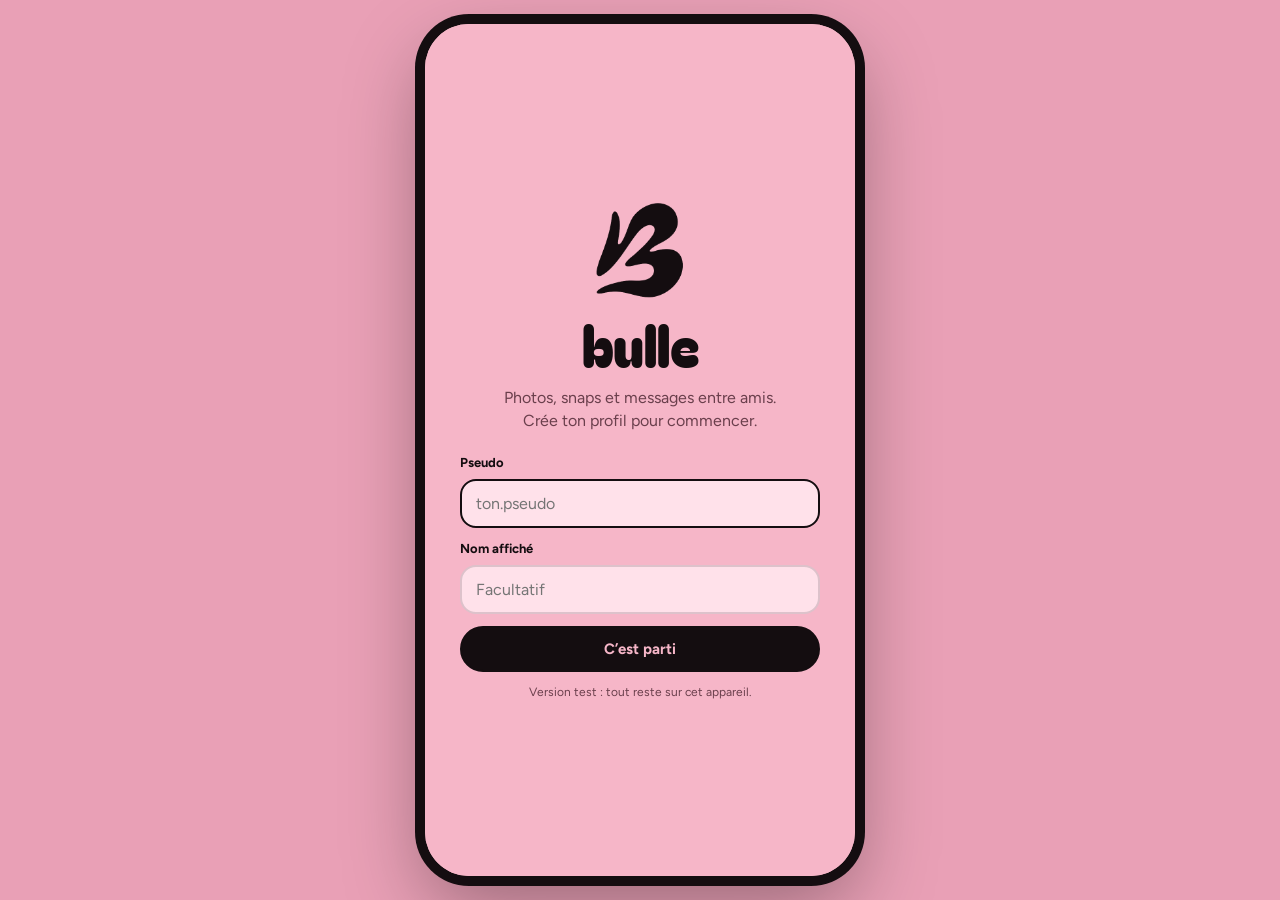
==== index.html @ 82118130 "Bulle - version test Co-Authored-By: Claude Opus 5.5 <noreply@anthropic.com>" ====
<!doctype html>
<html lang="fr">
<head>
<meta charset="utf-8">
<meta name="viewport" content="width=device-width,initial-scale=1,viewport-fit=cover,interactive-widget=resizes-content">
<title>Bulle</title>
<meta name="description" content="Photos, snaps et messages entre amis.">
<meta name="theme-color" content="#F6B6C8" media="(prefers-color-scheme: light)">
<meta name="theme-color" content="#110B0D" media="(prefers-color-scheme: dark)">
<meta name="mobile-web-app-capable" content="yes">
<meta name="apple-mobile-web-app-capable" content="yes">
<meta name="apple-mobile-web-app-title" content="Bulle">
<meta name="apple-mobile-web-app-status-bar-style" content="default">
<link rel="manifest" href="manifest.webmanifest">
<link rel="icon" type="image/png" sizes="32x32" href="icons/favicon-32.png">
<link rel="apple-touch-icon" href="icons/apple-touch-icon.png">
<link rel="preconnect" href="https://fonts.googleapis.com">
<link rel="preconnect" href="https://fonts.gstatic.com" crossorigin>
<link rel="stylesheet" href="https://fonts.googleapis.com/css2?family=Bagel+Fat+One&family=Figtree:wght@400;500;600;700;800&display=swap">
<link rel="stylesheet" href="app.css">
<script src="local-api.js" defer></script>
<script src="app.js" defer></script>
</head>
<body>
<div class="phone" id="phone">

  <!-- connexion -->
  <section class="auth" id="auth" hidden>
    <div class="auth-in">
      <span class="logo xl"></span>
      <h1 class="word big">bulle</h1>
      <p class="auth-tag">Photos, snaps et messages entre amis.<br>Crée ton profil pour commencer.</p>
      <form class="form" id="auth-form" autocomplete="off">
        <div class="field"><label for="a-handle">Pseudo</label><input id="a-handle" name="handle" autocapitalize="none" spellcheck="false" maxlength="24" placeholder="ton.pseudo" required></div>
        <div class="field"><label for="a-name">Nom affiché</label><input id="a-name" name="name" maxlength="40" placeholder="Facultatif"></div>
        <p class="err" id="auth-err" role="alert" hidden></p>
        <button class="btn primary" type="submit" id="auth-go">C’est parti</button>
        <p class="hint" style="text-align:center">Version test : tout reste sur cet appareil.</p>
      </form>
    </div>
  </section>

  <!-- écran de chargement / hors ligne -->
  <section class="splash" id="splash"><span class="logo xl"></span><p id="splash-msg"></p><button class="btn" type="button" id="splash-retry" hidden>Réessayer</button></section>

  <!-- application -->
  <div class="shell" id="shell" hidden>
    <header class="top">
      <button class="brand" type="button" id="brand"><span class="logo"></span><span class="word">bulle</span></button>
      <div class="top-actions">
        <button class="iconbtn" type="button" data-snap aria-label="Nouveau snap"><span class="ico" data-ico="camera"></span></button>
        <button class="iconbtn" type="button" data-tab="chat" aria-label="Messages"><span class="ico" data-ico="send"></span><span class="badge" data-badge hidden></span></button>
      </div>
    </header>
    <div class="banner" id="banner" hidden></div>
    <main class="screen" id="screen">
      <section id="v-feed" class="view" aria-label="Fil">
        <div id="stories" class="stories" aria-label="Snaps"></div>
        <div id="posts"></div>
      </section>
      <section id="v-chat" class="view" aria-label="Messages" hidden>
        <div class="cl-head"><h2>Messages</h2><button class="iconbtn" type="button" id="newchat" aria-label="Nouveau message"><span class="ico" data-ico="edit"></span></button></div>
        <div class="chatlist" id="chatlist"></div>
      </section>
      <section id="v-profile" class="view" aria-label="Profil" hidden><div id="profile"></div></section>
    </main>
    <nav class="tabs" aria-label="Navigation">
      <button class="tab" data-tab="feed" type="button"><span class="ico" data-ico="home"></span>Fil</button>
      <button class="tab" data-tab="chat" type="button"><span class="ico" data-ico="chat"></span>Messages<span class="badge" data-badge hidden></span></button>
      <button class="fab" type="button" data-create aria-label="Créer"><span class="ico" data-ico="plus"></span></button>
      <button class="tab" data-tab="profile" type="button"><span class="ico" data-ico="user"></span>Profil</button>
    </nav>

    <!-- discussion ouverte -->
    <section class="thread" id="thread" hidden aria-label="Discussion">
      <header class="th-head">
        <button class="iconbtn" type="button" id="th-back" aria-label="Retour aux messages"><span class="ico" data-ico="back"></span></button>
        <button class="th-who" type="button" id="th-who"></button>
      </header>
      <div class="msgs" id="msgs" aria-live="polite"></div>
      <div class="typing" id="typing" hidden></div>
      <form class="th-form" id="th-form" autocomplete="off">
        <label class="iconbtn" for="th-file" aria-label="Envoyer une photo"><span class="ico" data-ico="image"></span></label>
        <input type="file" id="th-file" accept="image/*" hidden>
        <input type="text" id="th-in" placeholder="Message…" maxlength="2000" aria-label="Message" enterkeyhint="send">
        <button class="sendbtn" type="submit" aria-label="Envoyer"><span class="ico" data-ico="send"></span></button>
      </form>
    </section>
  </div>

  <div id="sheet" class="sheet" hidden></div>
  <div id="story" class="story" hidden></div>
  <div id="toast" class="toast" role="status" hidden></div>
</div>
</body>
</html>
---- app.css ----
/* Bulle — format téléphone. Fond rose + encre noire comme le logo ; le mode sombre inverse les deux. */
:root{
  --bg:#F6B6C8; --surface:#F2A6BC; --raised:#FFE1EA; --fg:#140D10; --muted:#6A3F4C;
  --line:rgba(20,13,16,.14); --mine-bg:#140D10; --mine-fg:#F9C6D4; --hot:#D81B55; --online:#1F9D5B;
  --ring:#140D10; --ring-seen:rgba(20,13,16,.22); --scrim:rgba(20,13,16,.5); --frame:#E9A0B6;
  --display:"Bagel Fat One","Arial Rounded MT Bold","Trebuchet MS",system-ui,sans-serif;
  --body:"Figtree",system-ui,-apple-system,"Segoe UI",Roboto,sans-serif;
  --blob:47% 53% 42% 58% / 56% 44% 56% 44%;
  --sat:env(safe-area-inset-top,0px); --sab:env(safe-area-inset-bottom,0px);
  --sal:env(safe-area-inset-left,0px); --sar:env(safe-area-inset-right,0px);
  color-scheme:light;
}
@media (prefers-color-scheme: dark){
  :root{--bg:#110B0D; --surface:#1C1317; --raised:#271A1F; --fg:#F6B6C8; --muted:#B98494;
    --line:rgba(246,182,200,.14); --mine-bg:#F6B6C8; --mine-fg:#110B0D; --hot:#FF4F86; --online:#3DD68C;
    --ring:#F6B6C8; --ring-seen:rgba(246,182,200,.25); --scrim:rgba(0,0,0,.62); --frame:#050304; color-scheme:dark}
}
*{box-sizing:border-box;-webkit-tap-highlight-color:transparent}
html,body{height:100%;margin:0}
body{background:var(--frame);color:var(--fg);font:16px/1.45 var(--body);-webkit-font-smoothing:antialiased;display:flex;justify-content:center;align-items:center;overflow:hidden;overscroll-behavior:none}
button,input,textarea{font:inherit;color:inherit}
:focus-visible{outline:3px solid var(--hot);outline-offset:2px}
h1,h2{margin:0;text-wrap:balance}
p{margin:0}
[hidden]{display:none!important}

/* ---------- le téléphone ---------- */
.phone{position:relative;width:100%;height:100%;max-width:480px;background:var(--bg);overflow:hidden;display:flex;flex-direction:column;isolation:isolate}
@media (min-width:560px) and (min-height:640px){
  .phone{width:430px;height:min(932px,calc(100% - 48px));border-radius:44px;box-shadow:0 0 0 10px var(--fg),0 30px 80px rgba(0,0,0,.35)}
}
@media (display-mode: standalone) and (min-width:560px){ .phone{box-shadow:0 0 0 1px var(--line),0 20px 60px rgba(0,0,0,.25)} }

/* ---------- logo ---------- */
.logo{display:inline-block;width:30px;height:32px;flex:none;background:var(--fg);-webkit-mask:url([data-uri]) center/contain no-repeat;mask:url([data-uri]) center/contain no-repeat}
.logo.xl{width:96px;height:103px}
.word{font:400 30px/1 var(--display);letter-spacing:-.01em}
.word.big{font-size:56px}

/* ---------- icônes et boutons ---------- */
.ico{display:inline-grid;place-items:center}
.ico svg{width:26px;height:26px;display:block}
.iconbtn{width:44px;height:44px;display:inline-grid;place-items:center;border:0;background:none;border-radius:50%;cursor:pointer;position:relative;flex:none}
.iconbtn:active{background:var(--surface)}
@media (hover:hover){.iconbtn:hover{background:var(--surface)}}
.badge{position:absolute;top:4px;right:2px;min-width:18px;height:18px;padding:0 5px;border-radius:9px;background:var(--hot);color:#fff;font:800 11px/18px var(--body);text-align:center;box-shadow:0 0 0 2px var(--bg)}
.btn{display:inline-flex;align-items:center;justify-content:center;gap:8px;min-height:46px;padding:0 20px;border-radius:999px;border:2px solid var(--fg);background:transparent;color:var(--fg);font:700 15px/1 var(--body);cursor:pointer;white-space:nowrap}
.btn.primary{background:var(--fg);color:var(--bg)}
.btn.small{min-height:36px;padding:0 14px;font-size:14px}
.btn.block{width:100%}
.btn:disabled{opacity:.5;cursor:default}
.btn .ico svg{width:20px;height:20px}
.linkish{background:none;border:0;padding:0;color:var(--muted);font:600 14px/1.4 var(--body);cursor:pointer;text-align:left}

/* ---------- connexion / chargement ---------- */
.auth,.splash{position:absolute;inset:0;z-index:30;background:var(--bg);display:flex;flex-direction:column;align-items:center;justify-content:center;padding:calc(24px + var(--sat)) max(24px,var(--sar)) calc(24px + var(--sab)) max(24px,var(--sal));overflow-y:auto}
.auth-in{width:100%;max-width:360px;display:flex;flex-direction:column;align-items:center;gap:14px;margin:auto 0}
.auth-tag{color:var(--muted);text-align:center;margin-bottom:8px}
.auth .seg,.auth .form{width:100%}
.splash{gap:16px;text-align:center;color:var(--muted)}
.splash .logo{animation:breathe 1.6s ease-in-out infinite}
@keyframes breathe{50%{transform:scale(.92)}}
.err{color:var(--hot);font-weight:700;font-size:14px}

/* ---------- coque ---------- */
.shell{position:absolute;inset:0;display:flex;flex-direction:column}
.top{display:flex;align-items:center;justify-content:space-between;gap:12px;padding:calc(6px + var(--sat)) max(8px,var(--sar)) 6px max(14px,var(--sal));border-bottom:1px solid var(--line);flex:none}
.brand{display:flex;align-items:center;gap:8px;border:0;background:none;padding:0;cursor:pointer}
.top-actions{display:flex;gap:2px}
.banner{display:flex;gap:8px;align-items:baseline;flex-wrap:wrap;margin:8px 12px 0;padding:10px 14px;border-radius:16px;background:var(--raised);font-size:14px;flex:none}
.banner b{font-weight:800;text-transform:uppercase;letter-spacing:.06em;font-size:11px}
.screen{flex:1;min-height:0;overflow-y:auto;overscroll-behavior:contain;padding:0 max(14px,var(--sar)) 24px max(14px,var(--sal));-webkit-overflow-scrolling:touch}
.tabs{flex:none;display:grid;grid-template-columns:repeat(4,1fr);align-items:center;border-top:1px solid var(--line);padding:4px max(6px,var(--sar)) calc(4px + var(--sab)) max(6px,var(--sal));background:var(--bg)}
.tab{display:flex;flex-direction:column;align-items:center;gap:2px;border:0;background:none;color:var(--muted);font:600 11px/1.2 var(--body);padding:6px 0;cursor:pointer;position:relative}
.tab[aria-current="true"]{color:var(--fg)}
.tab[aria-current="true"] .ico svg{stroke-width:2.6}
.tab .badge{top:0;right:calc(50% - 24px)}
.fab{justify-self:center;width:58px;height:48px;border:0;border-radius:var(--blob);background:var(--fg);color:var(--bg);display:grid;place-items:center;cursor:pointer}
.fab .ico svg{width:28px;height:28px;stroke-width:2.6}

/* ---------- snaps ---------- */
.stories{display:flex;gap:12px;overflow-x:auto;padding:12px 2px 14px;margin:0 calc(-1 * max(14px,var(--sal))) 0;padding-left:max(14px,var(--sal));scrollbar-width:none;border-bottom:1px solid var(--line)}
.stories::-webkit-scrollbar{display:none}
.st{display:flex;flex-direction:column;align-items:center;gap:6px;width:74px;flex:none;background:none;border:0;padding:0;cursor:pointer}
.st small{font-size:12px;font-weight:600;max-width:74px;overflow:hidden;text-overflow:ellipsis;white-space:nowrap}
.ring{position:relative;width:70px;height:70px;display:grid;place-items:center;border-radius:var(--blob);background:var(--ring)}
.ring.seen{background:var(--ring-seen)}
.ring.none{background:transparent;box-shadow:inset 0 0 0 2px var(--line)}
.ring.live{animation:morph 7s ease-in-out infinite}
.ring .av{--s:60px;box-shadow:0 0 0 3px var(--bg)}
.ring .plus{position:absolute;right:-2px;bottom:-2px;width:24px;height:24px;border-radius:50%;background:var(--hot);color:#fff;display:grid;place-items:center;box-shadow:0 0 0 3px var(--bg)}
.ring .plus svg{width:14px;height:14px;stroke-width:3.2}
@keyframes morph{0%,100%{border-radius:47% 53% 42% 58% / 56% 44% 56% 44%}50%{border-radius:58% 42% 55% 45% / 44% 58% 42% 56%}}

/* ---------- avatars ---------- */
.av{--s:36px;width:var(--s);height:var(--s);border-radius:50%;flex:none;display:inline-grid;place-items:center;overflow:hidden;background:var(--avc,var(--fg));color:#FFE1EA;font:400 calc(var(--s)*.46)/1 var(--display)}
.av img{width:100%;height:100%;object-fit:cover;display:block}
.av.group{background:var(--fg)}
.av.group .logo{background:var(--bg);width:58%;height:62%}
.avw{position:relative;display:inline-flex;flex:none}
.avw.on::after{content:"";position:absolute;right:0;bottom:0;width:28%;height:28%;min-width:10px;min-height:10px;border-radius:50%;background:var(--online);box-shadow:0 0 0 2px var(--bg)}

/* ---------- publications ---------- */
.post{display:flex;flex-direction:column;gap:8px;padding-block:14px;border-bottom:1px solid var(--line)}
.post-h{display:flex;align-items:center;gap:8px}
.person{display:flex;align-items:center;gap:10px;background:none;border:0;padding:0;cursor:pointer;text-align:left;min-width:0;flex:1}
.person .nm,.th-who .nm,.ppl-row .nm{display:flex;flex-direction:column;min-width:0;line-height:1.2}
.person b,.th-who b{font-weight:800;overflow:hidden;text-overflow:ellipsis;white-space:nowrap}
.person small,.th-who small,.ppl-row small{color:var(--muted);font-size:13px;overflow:hidden;text-overflow:ellipsis;white-space:nowrap}
.when{color:var(--muted);font-size:13px;white-space:nowrap;font-variant-numeric:tabular-nums}
.media{position:relative;border-radius:22px;overflow:hidden;background:var(--surface);aspect-ratio:4/5;user-select:none;-webkit-user-select:none;touch-action:manipulation}
.media img{width:100%;height:100%;object-fit:cover;display:block;-webkit-user-drag:none}
.acts{display:flex;align-items:center;margin-left:-8px}
.like.on{color:var(--hot)}
.like.on svg path{fill:currentColor}
.likes{font-weight:800;font-size:15px;font-variant-numeric:tabular-nums}
.cap{overflow-wrap:anywhere;white-space:pre-wrap}
.cap b{font-weight:800;margin-right:6px;cursor:pointer}
.confirm{display:flex;gap:8px;align-items:center;flex-wrap:wrap;padding:10px 14px;border-radius:16px;background:var(--raised);font-size:14px}
.confirm span{flex:1;min-width:150px}
.burst{position:absolute;z-index:80;pointer-events:none;color:var(--hot);transform:translate(-50%,-50%);animation:burst .8s cubic-bezier(.2,.9,.3,1.2) forwards}
.burst svg{width:96px;height:96px;filter:drop-shadow(0 6px 18px rgba(0,0,0,.25))}
.burst svg path{fill:currentColor;stroke:#fff;stroke-width:1.2}
@keyframes burst{0%{opacity:0;transform:translate(-50%,-50%) scale(.3)}25%{opacity:1;transform:translate(-50%,-50%) scale(1.15)}70%{opacity:1;transform:translate(-50%,-60%) scale(1)}100%{opacity:0;transform:translate(-50%,-90%) scale(.9)}}
.empty{display:flex;flex-direction:column;align-items:center;text-align:center;gap:14px;padding:48px 8px}
.empty h2{font:400 26px/1.1 var(--display)}
.empty p{max-width:32ch;color:var(--muted)}
.empty .row{display:flex;gap:8px;flex-wrap:wrap;justify-content:center}

/* ---------- liste des discussions ---------- */
.cl-head{display:flex;justify-content:space-between;align-items:center;padding:14px 0 8px}
.cl-head h2{font:400 30px/1 var(--display)}
.chatlist{display:flex;flex-direction:column;gap:2px;margin:0 -8px}
.crow{display:flex;gap:12px;align-items:center;width:100%;padding:10px 8px;border:0;background:none;text-align:left;border-radius:18px;cursor:pointer}
.crow:active{background:var(--surface)}
.crow .t{flex:1;min-width:0;display:flex;flex-direction:column;gap:1px}
.crow .t b{font-weight:700;overflow:hidden;text-overflow:ellipsis;white-space:nowrap}
.crow .t span{color:var(--muted);font-size:14px;overflow:hidden;text-overflow:ellipsis;white-space:nowrap}
.crow.unread .t b{font-weight:800}
.crow.unread .t span{color:var(--fg);font-weight:700}
.crow .t span.typing-txt{color:var(--hot);font-weight:700}
.crow .meta{display:flex;flex-direction:column;align-items:flex-end;gap:6px}
.crow time{font-size:12px;color:var(--muted);font-variant-numeric:tabular-nums}
.udot{width:10px;height:10px;border-radius:50%;background:var(--hot)}

/* ---------- discussion ouverte (plein écran dans le téléphone) ---------- */
.thread{position:absolute;inset:0;z-index:10;background:var(--bg);display:flex;flex-direction:column;animation:slidein .22s ease-out}
@keyframes slidein{from{transform:translateX(24px);opacity:.4}}
.th-head{display:flex;align-items:center;gap:6px;padding:calc(6px + var(--sat)) max(14px,var(--sar)) 6px max(4px,var(--sal));border-bottom:1px solid var(--line);flex:none}
.th-who{display:flex;align-items:center;gap:10px;min-width:0;flex:1;background:none;border:0;padding:0;cursor:pointer;text-align:left}
.th-who small.on{color:var(--online);font-weight:700}
.msgs{flex:1;min-height:0;overflow-y:auto;display:flex;flex-direction:column;gap:3px;padding:12px max(12px,var(--sar)) 12px max(12px,var(--sal));overscroll-behavior:contain}
.sep{align-self:center;font-size:11px;color:var(--muted);margin:14px 0 6px;font-weight:700;letter-spacing:.08em;text-transform:uppercase}
.mrow{display:flex;gap:8px;align-items:flex-end}
.mrow.me{justify-content:flex-end}
.mrow .spacer{width:28px;flex:none}
.mcol{display:flex;flex-direction:column;gap:2px;max-width:78%;min-width:0}
.mrow.me .mcol{align-items:flex-end}
.sender{font-size:12px;color:var(--muted);font-weight:600;margin:8px 0 1px 36px}
.bub{padding:9px 14px;border-radius:22px;background:var(--raised);overflow-wrap:anywhere;white-space:pre-wrap;max-width:100%}
.mrow.them.last .bub{border-bottom-left-radius:6px}
.mrow.me .bub{background:var(--mine-bg);color:var(--mine-fg)}
.mrow.me.last .bub{border-bottom-right-radius:6px}
.bub.pic{padding:0;background:none;overflow:hidden;border-radius:18px;cursor:zoom-in}
.bub.pic img{display:block;width:220px;max-width:100%;border-radius:18px}
.rtag,.mtime{font-size:11px;color:var(--muted);padding:0 6px;font-variant-numeric:tabular-nums}
.rtag{font-size:12px;font-weight:600}
.typing{padding:2px 16px 6px;font-size:13px;color:var(--muted);font-weight:600;display:flex;align-items:center;gap:6px;flex:none}
.dots{display:inline-flex;gap:3px}
.dots i{width:6px;height:6px;border-radius:50%;background:var(--muted);animation:dot 1.1s infinite}
.dots i:nth-child(2){animation-delay:.15s}.dots i:nth-child(3){animation-delay:.3s}
@keyframes dot{0%,60%,100%{transform:none;opacity:.5}30%{transform:translateY(-3px);opacity:1}}
.th-form{display:flex;align-items:center;gap:6px;padding:8px max(8px,var(--sar)) calc(8px + var(--sab)) max(4px,var(--sal));border-top:1px solid var(--line);flex:none}
.th-form input[type=text]{flex:1;min-width:0;height:44px;border-radius:22px;border:2px solid var(--line);background:var(--raised);padding:0 16px;outline:none;font-size:16px}
.th-form input[type=text]:focus{border-color:var(--fg)}
.sendbtn{width:46px;height:44px;border:0;border-radius:var(--blob);background:var(--fg);color:var(--bg);display:grid;place-items:center;cursor:pointer;flex:none}
.sendbtn .ico svg{width:22px;height:22px}

/* ---------- profil ---------- */
.pf{display:flex;flex-direction:column;gap:16px;padding-block:14px}
.pf-head{display:flex;align-items:center;gap:16px}
.pf-av{padding:5px;border-radius:var(--blob);background:var(--ring);border:0;flex:none}
.pf-av.plain{background:transparent}
.pf-av .av{box-shadow:0 0 0 4px var(--bg)}
.pf-id{display:flex;flex-direction:column;gap:2px;min-width:0;flex:1}
.pf-name{font:400 30px/1.05 var(--display);overflow-wrap:anywhere}
.pf-handle{color:var(--muted);font-weight:600}
.on-line{color:var(--online);font-weight:700;font-size:14px}
.pf-bio{white-space:pre-wrap;overflow-wrap:anywhere}
.pf-stats{display:grid;grid-template-columns:repeat(3,1fr);gap:8px;margin:0}
.pf-stats div{padding:10px 12px;border-radius:18px;background:var(--raised);display:flex;flex-direction:column;gap:2px}
.pf-stats dt{font-size:12px;color:var(--muted);font-weight:600;order:2}
.pf-stats dd{margin:0;font:400 24px/1 var(--display);font-variant-numeric:tabular-nums;order:1}
.pf-acts{display:flex;gap:8px;flex-wrap:wrap}
.pf-acts .btn{flex:1}
.grid{display:grid;grid-template-columns:repeat(3,1fr);gap:3px;border-radius:18px;overflow:hidden}
.grid button{aspect-ratio:1;border:0;padding:0;background:var(--surface);cursor:pointer;overflow:hidden}
.grid img{width:100%;height:100%;object-fit:cover;display:block}
.card{display:flex;flex-direction:column;gap:10px;padding:16px;border-radius:22px;background:var(--raised)}
.card h3{margin:0;font:400 20px/1.1 var(--display)}
.card p{font-size:14px;color:var(--muted)}
.card ol{margin:0;padding-left:20px;font-size:14px}
.settings{display:flex;flex-direction:column;gap:2px;margin:0 -8px}
.setrow{display:flex;align-items:center;gap:12px;padding:12px 8px;border:0;border-radius:16px;background:none;cursor:pointer;text-align:left;width:100%;font-weight:600}
.setrow:active{background:var(--surface)}
.setrow .ico svg{width:22px;height:22px}
.setrow span.x{flex:1}
.setrow small{color:var(--muted);font-weight:500}

/* ---------- formulaires ---------- */
.form{display:flex;flex-direction:column;gap:12px}
.field{display:flex;flex-direction:column;gap:6px}
.field label{font-size:13px;font-weight:700}
.field input,.field textarea{width:100%;border-radius:16px;border:2px solid var(--line);background:var(--raised);padding:11px 14px;outline:none;resize:vertical;font-size:16px}
.field input:focus,.field textarea:focus{border-color:var(--fg)}
.hint{font-size:12px;color:var(--muted)}
.seg{display:grid;grid-template-columns:1fr 1fr;gap:4px;padding:4px;border-radius:999px;background:var(--surface)}
.seg button{border:0;border-radius:999px;min-height:40px;background:none;font-weight:700;cursor:pointer;color:var(--muted)}
.seg button[aria-selected="true"]{background:var(--fg);color:var(--bg)}
.search{width:100%;height:46px;border-radius:23px;border:2px solid var(--line);background:var(--raised);padding:0 18px;outline:none;font-size:16px}
.search:focus{border-color:var(--fg)}

/* ---------- feuilles (bas d'écran) ---------- */
.sheet{position:absolute;inset:0;z-index:50;display:flex;align-items:flex-end;background:var(--scrim);animation:fade .18s}
@keyframes fade{from{opacity:0}}
.sheet-card{background:var(--bg);width:100%;max-height:92%;overflow-y:auto;border-radius:28px 28px 0 0;padding:8px max(16px,var(--sar)) calc(18px + var(--sab)) max(16px,var(--sal));display:flex;flex-direction:column;gap:14px;animation:up .24s cubic-bezier(.2,.8,.3,1)}
@keyframes up{from{transform:translateY(40%)}}
.sheet-grip{width:40px;height:5px;border-radius:3px;background:var(--line);align-self:center;margin-top:2px}
.sheet-h{display:flex;align-items:center;justify-content:space-between;gap:8px}
.sheet-h h2{font:400 24px/1.1 var(--display)}
.drop{position:relative;display:grid;place-items:center;aspect-ratio:4/5;max-height:46vh;width:100%;margin:0 auto;border-radius:22px;border:2px dashed var(--line);background:var(--raised);cursor:pointer;overflow:hidden;text-align:center;color:var(--muted);padding:16px}
.drop.snap{aspect-ratio:9/16;max-width:min(100%,250px)}
.drop.has{border-style:solid;padding:0}
.drop img{position:absolute;inset:0;width:100%;height:100%;object-fit:cover}
.drop .ph{display:flex;flex-direction:column;align-items:center;gap:8px;font-weight:600}
.drop .ph .ico svg{width:40px;height:40px}
.snapcap{position:absolute;left:0;right:0;top:62%;padding:8px 12px;background:rgba(0,0,0,.55);color:#fff;font-weight:700;text-align:center;overflow-wrap:anywhere}
.pick-row{display:flex;gap:8px}
.pick-row .btn{flex:1}
.c-list{display:flex;flex-direction:column;gap:14px}
.cm{display:flex;gap:10px;align-items:flex-start}
.cm .tx{min-width:0;flex:1;overflow-wrap:anywhere;white-space:pre-wrap}
.cm .tx b{font-weight:800;margin-right:6px;cursor:pointer}
.cm .tx small{display:block;color:var(--muted);font-size:12px;margin-top:2px}
.c-form{display:flex;gap:8px;align-items:center;position:sticky;bottom:calc(-18px - var(--sab));background:var(--bg);padding-block:8px}
.c-form input{flex:1;min-width:0;height:44px;border-radius:22px;border:2px solid var(--line);background:var(--raised);padding:0 16px;outline:none;font-size:16px}
.ppl{display:flex;flex-direction:column;gap:2px}
.ppl-row{display:flex;align-items:center;gap:12px;padding:10px;border:0;border-radius:16px;background:none;cursor:pointer;text-align:left;width:100%}
.ppl-row:active{background:var(--surface)}
.ppl-row .nm{flex:1}

/* ---------- visionneuse de snaps : mise en page façon Instagram, toujours sombre ---------- */
.story{position:absolute;inset:0;z-index:70;background:#000;color:#fff;display:flex;flex-direction:column;overflow:hidden;padding-top:var(--sat)}
.sv-bg{position:absolute;inset:-48px;width:calc(100% + 96px);height:calc(100% + 96px);object-fit:cover;filter:blur(38px) brightness(.36) saturate(1.15);z-index:0;pointer-events:none}
.sv-top,.sv-stage,.sv-foot{position:relative;z-index:1}
.sv-top{padding:10px 14px 4px;flex:none}
.sv-bars{display:flex;gap:4px}
.sv-bar{flex:1;height:2px;border-radius:2px;background:rgba(255,255,255,.35);overflow:hidden}
.sv-bar i{display:block;height:100%;background:#fff;width:0}
.sv-head{display:flex;align-items:center;gap:2px;margin-top:12px;min-height:40px}
.sv-who{display:flex;align-items:center;gap:10px;min-width:0;flex:1;background:none;border:0;padding:0;color:#fff;cursor:pointer;text-align:left}
.sv-who .av{--s:32px;box-shadow:0 0 0 1px rgba(255,255,255,.25)}
.sv-who b{font-weight:700;font-size:15px;white-space:nowrap;overflow:hidden;text-overflow:ellipsis}
.sv-who time{color:rgba(255,255,255,.7);font-size:14px;white-space:nowrap;flex:none}
.sv-ic{width:40px;height:40px;display:grid;place-items:center;border:0;background:none;color:#fff;border-radius:50%;cursor:pointer;flex:none}
.sv-ic:active{background:rgba(255,255,255,.12)}
.sv-ic .ico svg{width:24px;height:24px}
.sv-ic.dots svg circle{fill:currentColor;stroke:none}
.sv-ic.liked{color:#FF3B5C}
.sv-ic.liked svg path{fill:currentColor}
.sv-stage{flex:1;min-height:0;display:flex;flex-direction:column;gap:12px;padding:10px 14px 4px;touch-action:manipulation;user-select:none;-webkit-user-select:none;cursor:pointer}
.sv-card{position:relative;flex:1;min-height:0}
.sv-card img{position:absolute;inset:0;margin:auto;max-width:100%;max-height:100%;border-radius:14px;pointer-events:none;box-shadow:0 8px 30px rgba(0,0,0,.35)}
.sv-cap{flex:none;font-size:14px;font-weight:600;color:rgba(255,255,255,.88);padding:0 6px;overflow-wrap:anywhere}
.sv-foot{display:flex;align-items:center;gap:4px;padding:10px 10px calc(12px + var(--sab)) 14px;flex:none}
.sv-reply{flex:1;min-width:0;height:48px;border-radius:24px;border:1.5px solid rgba(255,255,255,.75);background:transparent;color:#fff;padding:0 20px;outline:none;font-size:15px}
.sv-reply::placeholder{color:rgba(255,255,255,.88)}
.sv-reply:focus{border-color:#fff}
.sv-note{flex:1;color:rgba(255,255,255,.75);font-size:13px;padding:14px 4px}
.sv-menu{position:absolute;top:calc(var(--sat) + 70px);right:14px;z-index:3;min-width:210px;background:#262626;border-radius:14px;overflow:hidden;box-shadow:0 12px 32px rgba(0,0,0,.55);display:flex;flex-direction:column}
.sv-menu button{border:0;background:none;color:#fff;padding:14px 16px;text-align:left;font-weight:600;font-size:15px;cursor:pointer}
.sv-menu button+button{border-top:1px solid rgba(255,255,255,.08)}
.sv-menu button.danger{color:#FF3B5C}
.viewer{position:absolute;inset:0;z-index:75;background:#000;display:grid;place-items:center;cursor:zoom-out}
.viewer img{max-width:100%;max-height:100%;object-fit:contain}

.toast{position:absolute;left:50%;bottom:calc(84px + var(--sab));transform:translateX(-50%);z-index:90;background:var(--fg);color:var(--bg);padding:12px 18px;border-radius:999px;font-weight:700;font-size:14px;max-width:calc(100% - 32px);width:max-content;text-align:center;box-shadow:0 8px 24px rgba(0,0,0,.2)}

@media (prefers-reduced-motion: reduce){
  .ring.live,.dots i,.splash .logo{animation:none}
  .thread,.sheet,.sheet-card{animation:none}
  .burst{animation-duration:.01s}
}
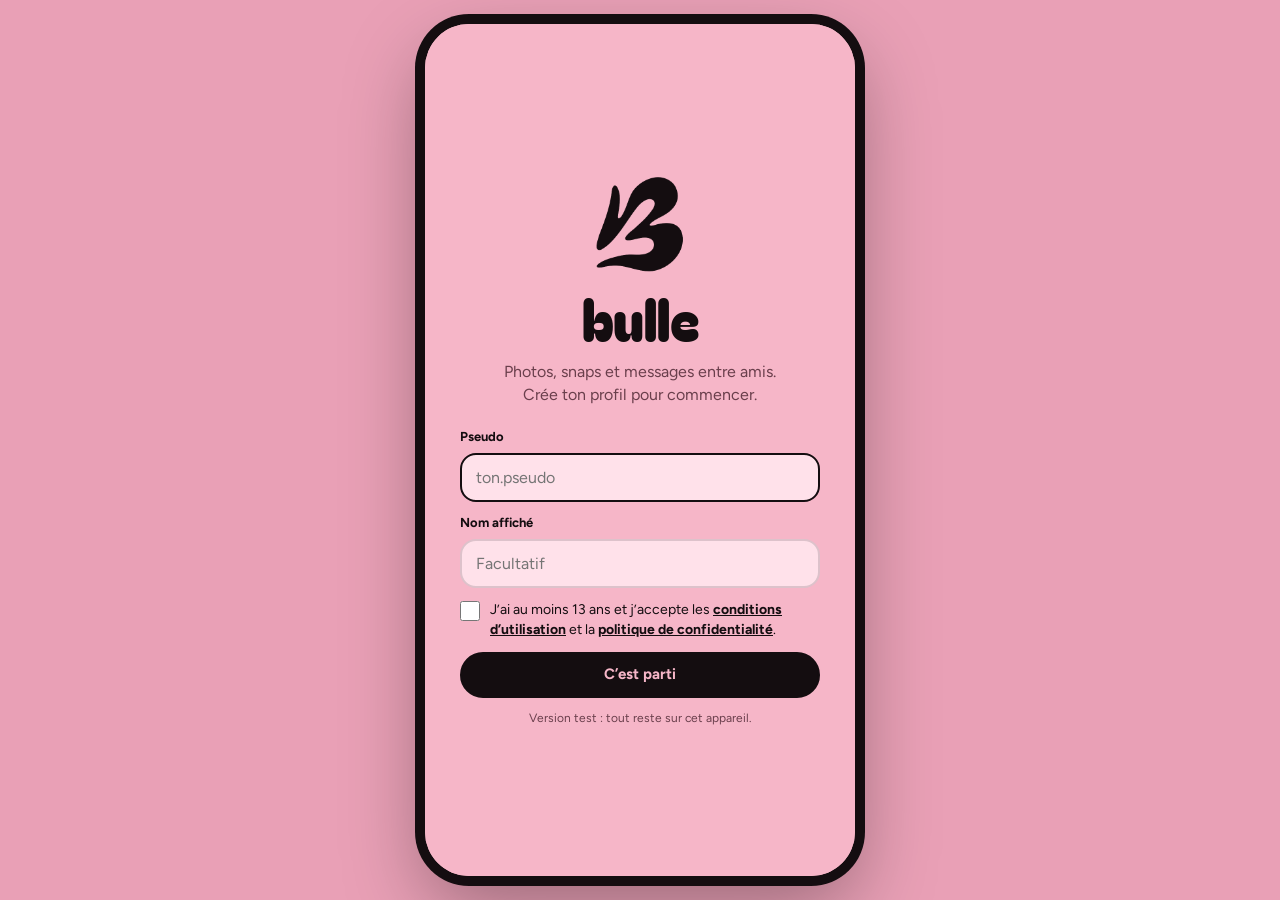
==== commit 1bf9719f: "Bulle v3 : carte, thèmes jour/nuit, réglages, recadrage photo, CGU, Bulle+ et Pro Co-Authored-By: Cl" ====
--- a/index.html
+++ b/index.html
@@ -5,8 +5,9 @@
 <meta name="viewport" content="width=device-width,initial-scale=1,viewport-fit=cover,interactive-widget=resizes-content">
 <title>Bulle</title>
 <meta name="description" content="Photos, snaps et messages entre amis.">
-<meta name="theme-color" content="#F6B6C8" media="(prefers-color-scheme: light)">
-<meta name="theme-color" content="#110B0D" media="(prefers-color-scheme: dark)">
+<meta name="theme-color" content="#F6B6C8">
+<script>/* thème et mode jour/nuit choisis dans les réglages, appliqués avant l'affichage */
+try{var p=JSON.parse(localStorage.getItem('bulle.prefs')||'{}'),m=p.mode||'auto',d=document.documentElement;d.setAttribute('data-theme',p.theme||'bulle');d.setAttribute('data-scheme',m==='auto'?(matchMedia('(prefers-color-scheme: dark)').matches?'dark':'light'):m)}catch(e){document.documentElement.setAttribute('data-scheme','light')}</script>
 <meta name="mobile-web-app-capable" content="yes">
 <meta name="apple-mobile-web-app-capable" content="yes">
 <meta name="apple-mobile-web-app-title" content="Bulle">
@@ -33,6 +34,7 @@
       <form class="form" id="auth-form" autocomplete="off">
         <div class="field"><label for="a-handle">Pseudo</label><input id="a-handle" name="handle" autocapitalize="none" spellcheck="false" maxlength="24" placeholder="ton.pseudo" required></div>
         <div class="field"><label for="a-name">Nom affiché</label><input id="a-name" name="name" maxlength="40" placeholder="Facultatif"></div>
+        <label class="check"><input type="checkbox" id="a-ok" required><span>J’ai au moins 13 ans et j’accepte les <a href="cgu.html" data-legal>conditions d’utilisation</a> et la <a href="confidentialite.html" data-legal>politique de confidentialité</a>.</span></label>
         <p class="err" id="auth-err" role="alert" hidden></p>
         <button class="btn primary" type="submit" id="auth-go">C’est parti</button>
         <p class="hint" style="text-align:center">Version test : tout reste sur cet appareil.</p>
@@ -62,12 +64,14 @@
         <div class="cl-head"><h2>Messages</h2><button class="iconbtn" type="button" id="newchat" aria-label="Nouveau message"><span class="ico" data-ico="edit"></span></button></div>
         <div class="chatlist" id="chatlist"></div>
       </section>
+      <section id="v-map" class="view" aria-label="Carte" hidden><div id="map" class="map"></div></section>
       <section id="v-profile" class="view" aria-label="Profil" hidden><div id="profile"></div></section>
     </main>
     <nav class="tabs" aria-label="Navigation">
       <button class="tab" data-tab="feed" type="button"><span class="ico" data-ico="home"></span>Fil</button>
+      <button class="tab" data-tab="map" type="button"><span class="ico" data-ico="map"></span>Carte</button>
+      <button class="fab" type="button" data-create aria-label="Créer"><span class="ico" data-ico="plus"></span></button>
       <button class="tab" data-tab="chat" type="button"><span class="ico" data-ico="chat"></span>Messages<span class="badge" data-badge hidden></span></button>
-      <button class="fab" type="button" data-create aria-label="Créer"><span class="ico" data-ico="plus"></span></button>
       <button class="tab" data-tab="profile" type="button"><span class="ico" data-ico="user"></span>Profil</button>
     </nav>
 
@@ -90,6 +94,7 @@
 
   <div id="sheet" class="sheet" hidden></div>
   <div id="story" class="story" hidden></div>
+  <div id="hu" class="hu" role="status" hidden></div>
   <div id="toast" class="toast" role="status" hidden></div>
 </div>
 </body>
--- a/app.css
+++ b/app.css
@@ -1,8 +1,11 @@
 /* Bulle — format téléphone. Fond rose + encre noire comme le logo ; le mode sombre inverse les deux. */
+/* Thèmes : chaque thème donne 7 couleurs (jour et nuit), le reste en découle.
+   data-scheme (light|dark) et data-theme sont posés sur <html> par le script en tête de page. */
 :root{
-  --bg:#F6B6C8; --surface:#F2A6BC; --raised:#FFE1EA; --fg:#140D10; --muted:#6A3F4C;
-  --line:rgba(20,13,16,.14); --mine-bg:#140D10; --mine-fg:#F9C6D4; --hot:#D81B55; --online:#1F9D5B;
-  --ring:#140D10; --ring-seen:rgba(20,13,16,.22); --scrim:rgba(20,13,16,.5); --frame:#E9A0B6;
+  --bg:#F6B6C8; --surface:#F2A6BC; --raised:#FFE1EA; --fg:#140D10; --muted:#6A3F4C; --hot:#D81B55; --frame:#E9A0B6;
+  --online:#1F9D5B; --scrim:rgba(20,13,16,.5);
+  --line:color-mix(in srgb,var(--fg) 14%,transparent); --ring:var(--fg); --ring-seen:color-mix(in srgb,var(--fg) 22%,transparent);
+  --mine-bg:var(--fg); --mine-fg:var(--raised);
   --display:"Bagel Fat One","Arial Rounded MT Bold","Trebuchet MS",system-ui,sans-serif;
   --body:"Figtree",system-ui,-apple-system,"Segoe UI",Roboto,sans-serif;
   --blob:47% 53% 42% 58% / 56% 44% 56% 44%;
@@ -10,11 +13,18 @@
   --sal:env(safe-area-inset-left,0px); --sar:env(safe-area-inset-right,0px);
   color-scheme:light;
 }
-@media (prefers-color-scheme: dark){
-  :root{--bg:#110B0D; --surface:#1C1317; --raised:#271A1F; --fg:#F6B6C8; --muted:#B98494;
-    --line:rgba(246,182,200,.14); --mine-bg:#F6B6C8; --mine-fg:#110B0D; --hot:#FF4F86; --online:#3DD68C;
-    --ring:#F6B6C8; --ring-seen:rgba(246,182,200,.25); --scrim:rgba(0,0,0,.62); --frame:#050304; color-scheme:dark}
-}
+:root[data-scheme=dark]{--bg:#110B0D; --surface:#1C1317; --raised:#271A1F; --fg:#F6B6C8; --muted:#B98494; --hot:#FF4F86; --frame:#050304;
+  --online:#3DD68C; --scrim:rgba(0,0,0,.62); --mine-fg:var(--bg); color-scheme:dark}
+:root[data-theme=lagon]{--bg:#B9DDF7; --surface:#A5D1F1; --raised:#E3F2FF; --fg:#0B1621; --muted:#3E5A70; --hot:#1C6FD6; --frame:#9EC9EA}
+:root[data-theme=lagon][data-scheme=dark]{--bg:#0A0F15; --surface:#121B25; --raised:#1A2633; --fg:#B9DDF7; --muted:#86A6BE; --hot:#4FA3FF; --frame:#030507}
+:root[data-theme=menthe]{--bg:#BDEBD3; --surface:#A8E2C4; --raised:#E4F8ED; --fg:#0B1A12; --muted:#3C6150; --hot:#0F8A55; --frame:#A1D8BB}
+:root[data-theme=menthe][data-scheme=dark]{--bg:#09110D; --surface:#111D17; --raised:#192820; --fg:#BDEBD3; --muted:#87B49D; --hot:#3DD68C; --frame:#030504}
+:root[data-theme=lilas]{--bg:#DAC8F6; --surface:#CDB5F1; --raised:#F1E8FF; --fg:#150D20; --muted:#58466F; --hot:#7A2ED6; --frame:#C6AEEC}
+:root[data-theme=lilas][data-scheme=dark]{--bg:#0F0B15; --surface:#18121F; --raised:#211A2B; --fg:#DAC8F6; --muted:#A28DBF; --hot:#B37CFF; --frame:#050307}
+:root[data-theme=soleil]{--bg:#FFD8A1; --surface:#FFCA82; --raised:#FFF0DA; --fg:#1E1206; --muted:#6E5130; --hot:#C8480A; --frame:#F2C285}
+:root[data-theme=soleil][data-scheme=dark]{--bg:#120D07; --surface:#1E160D; --raised:#291E12; --fg:#FFD8A1; --muted:#BF9D72; --hot:#FF8A3D; --frame:#050302}
+:root[data-theme=encre]{--bg:#ECECEC; --surface:#DFDFDF; --raised:#FFFFFF; --fg:#111111; --muted:#5A5A5A; --hot:#D3123F; --frame:#D4D4D4}
+:root[data-theme=encre][data-scheme=dark]{--bg:#0A0A0A; --surface:#161616; --raised:#202020; --fg:#F2F2F2; --muted:#9A9A9A; --hot:#FF4F86; --frame:#000}
 *{box-sizing:border-box;-webkit-tap-highlight-color:transparent}
 html,body{height:100%;margin:0}
 body{background:var(--frame);color:var(--fg);font:16px/1.45 var(--body);-webkit-font-smoothing:antialiased;display:flex;justify-content:center;align-items:center;overflow:hidden;overscroll-behavior:none}
@@ -70,7 +80,7 @@
 .banner{display:flex;gap:8px;align-items:baseline;flex-wrap:wrap;margin:8px 12px 0;padding:10px 14px;border-radius:16px;background:var(--raised);font-size:14px;flex:none}
 .banner b{font-weight:800;text-transform:uppercase;letter-spacing:.06em;font-size:11px}
 .screen{flex:1;min-height:0;overflow-y:auto;overscroll-behavior:contain;padding:0 max(14px,var(--sar)) 24px max(14px,var(--sal));-webkit-overflow-scrolling:touch}
-.tabs{flex:none;display:grid;grid-template-columns:repeat(4,1fr);align-items:center;border-top:1px solid var(--line);padding:4px max(6px,var(--sar)) calc(4px + var(--sab)) max(6px,var(--sal));background:var(--bg)}
+.tabs{flex:none;display:grid;grid-template-columns:repeat(5,1fr);align-items:center;border-top:1px solid var(--line);padding:4px max(6px,var(--sar)) calc(4px + var(--sab)) max(6px,var(--sal));background:var(--bg)}
 .tab{display:flex;flex-direction:column;align-items:center;gap:2px;border:0;background:none;color:var(--muted);font:600 11px/1.2 var(--body);padding:6px 0;cursor:pointer;position:relative}
 .tab[aria-current="true"]{color:var(--fg)}
 .tab[aria-current="true"] .ico svg{stroke-width:2.6}
@@ -93,7 +103,7 @@
 @keyframes morph{0%,100%{border-radius:47% 53% 42% 58% / 56% 44% 56% 44%}50%{border-radius:58% 42% 55% 45% / 44% 58% 42% 56%}}
 
 /* ---------- avatars ---------- */
-.av{--s:36px;width:var(--s);height:var(--s);border-radius:50%;flex:none;display:inline-grid;place-items:center;overflow:hidden;background:var(--avc,var(--fg));color:#FFE1EA;font:400 calc(var(--s)*.46)/1 var(--display)}
+.av{--s:36px;width:var(--s);height:var(--s);border-radius:50%;flex:none;display:inline-grid;place-items:center;overflow:hidden;background:var(--avc,var(--fg));color:#fff;font:400 calc(var(--s)*.46)/1 var(--display)}
 .av img{width:100%;height:100%;object-fit:cover;display:block}
 .av.group{background:var(--fg)}
 .av.group .logo{background:var(--bg);width:58%;height:62%}
@@ -291,3 +301,141 @@
   .thread,.sheet,.sheet-card{animation:none}
   .burst{animation-duration:.01s}
 }
+
+/* ================================================================ v3 : réglages, thèmes, carte, Bulle+ */
+.seg.three{grid-template-columns:repeat(3,1fr)}
+.screen.flush{padding:0;overflow:hidden}
+#v-map{height:100%}
+
+/* bandeau de message (en haut, comme une notif) */
+.hu{position:absolute;left:10px;right:10px;top:calc(8px + var(--sat));z-index:85;animation:hudown .26s cubic-bezier(.2,.8,.3,1)}
+@keyframes hudown{from{transform:translateY(-120%)}}
+.hu-in{display:flex;align-items:center;gap:12px;width:100%;padding:10px 14px;border:0;border-radius:22px;background:var(--raised);color:var(--fg);text-align:left;cursor:pointer;box-shadow:0 10px 30px rgba(0,0,0,.22),0 0 0 1px var(--line)}
+.hu-in .t{display:flex;flex-direction:column;min-width:0;flex:1;line-height:1.25}
+.hu-in .t b{font-weight:800}
+.hu-in .t span{color:var(--muted);font-size:14px;overflow:hidden;text-overflow:ellipsis;white-space:nowrap}
+
+/* liste des discussions : bouton « entrouvrir » */
+.crow-w{display:flex;align-items:center;gap:2px}
+.crow-w .crow{flex:1;min-width:0}
+.peekbtn{width:40px;height:40px;flex:none;display:grid;place-items:center;border:0;border-radius:50%;background:var(--raised);color:var(--fg);cursor:pointer;position:relative}
+.peekbtn .ico svg{width:20px;height:20px}
+.peekbtn .tier{position:absolute;top:-4px;right:-4px}
+.ask{margin:4px 0 10px}
+.ask .row{display:flex;gap:8px}
+.ask .row .btn{flex:1}
+.peek{display:flex;flex-direction:column;gap:6px}
+.peek .bub{align-self:flex-start;max-width:85%}
+.peek-note{display:flex;gap:8px;align-items:center;font-size:14px;color:var(--muted);font-weight:600}
+.peek-note .ico svg{width:18px;height:18px}
+
+/* badges d'abonnement */
+.tier{display:inline-grid;place-items:center;min-width:20px;height:20px;padding:0 6px;border-radius:10px;background:var(--hot);color:#fff;font:800 11px/1 var(--body);letter-spacing:.04em;vertical-align:middle}
+.tier.big{height:24px;min-width:24px;border-radius:12px;font-size:12px;margin-left:8px;transform:translateY(-4px)}
+
+/* réglages */
+.pf-bar{display:flex;justify-content:flex-end;margin:-6px -8px -10px 0}
+.set{display:flex;flex-direction:column;gap:18px}
+.setsec{display:flex;flex-direction:column;gap:2px}
+.setsec h3{margin:0 0 4px;font:800 12px/1.2 var(--body);letter-spacing:.08em;text-transform:uppercase;color:var(--muted)}
+.setsec .hint{margin-top:4px}
+.setsec .settings{margin:0 -8px}
+.setrow .x{display:flex;flex-direction:column;gap:2px;min-width:0}
+.setrow .x .sub{font-size:13px;color:var(--muted);font-weight:500}
+.setrow .chev{color:var(--muted)}
+.setrow .chev svg{width:18px;height:18px}
+.sw{flex:none;width:50px;height:30px;border-radius:15px;background:var(--surface);box-shadow:inset 0 0 0 2px var(--line);position:relative;transition:background .18s}
+.sw::after{content:"";position:absolute;top:4px;left:4px;width:22px;height:22px;border-radius:50%;background:var(--muted);transition:transform .18s,background .18s}
+[aria-checked="true"] .sw{background:var(--fg);box-shadow:none}
+[aria-checked="true"] .sw::after{transform:translateX(20px);background:var(--bg)}
+.swatches{display:grid;grid-template-columns:repeat(3,1fr);gap:8px;margin-top:6px}
+.swatch{position:relative;display:flex;flex-direction:column;align-items:center;gap:6px;padding:10px 4px 8px;border:2px solid transparent;border-radius:18px;background:var(--raised);cursor:pointer;font-weight:700}
+.swatch[aria-pressed="true"]{border-color:var(--fg)}
+.swatch small{font-size:13px}
+.swatch .tier{position:absolute;top:6px;right:6px}
+.sw-dot{width:44px;height:44px;border-radius:var(--blob);display:grid;place-items:center;box-shadow:inset 0 0 0 1px rgba(0,0,0,.08)}
+.sw-dot i{width:18px;height:18px;border-radius:47% 53% 42% 58%;background:var(--ink)}
+
+/* offres */
+.plans{display:flex;flex-direction:column;gap:12px}
+.plan{display:flex;flex-direction:column;gap:10px;padding:16px;border-radius:22px;background:var(--raised);border:2px solid transparent}
+.plan.cur{border-color:var(--fg)}
+.plan-h{display:flex;align-items:baseline;justify-content:space-between;gap:8px}
+.plan-h h3{margin:0;font:400 24px/1 var(--display)}
+.plan-h span{font-weight:800;white-space:nowrap}
+.plan ul{margin:0;padding:0;list-style:none;display:flex;flex-direction:column;gap:6px;font-size:14px}
+.plan li{display:flex;gap:8px;align-items:flex-start}
+.plan li::before{content:"";flex:none;width:8px;height:8px;margin-top:6px;border-radius:47% 53% 42% 58%;background:var(--hot)}
+.promo{display:flex;align-items:center;gap:12px;width:100%;padding:14px 16px;border:0;border-radius:22px;background:var(--fg);color:var(--bg);text-align:left;cursor:pointer}
+.promo .ico svg{width:26px;height:26px}
+.promo .x{flex:1;display:flex;flex-direction:column;gap:2px}
+.promo b{font:400 20px/1 var(--display)}
+.promo small{opacity:.8;font-size:13px}
+.stats{display:grid;grid-template-columns:1fr 1fr;gap:8px}
+.stats div{padding:10px 12px;border-radius:16px;background:var(--bg);display:flex;flex-direction:column}
+.stats b{font:400 24px/1 var(--display);font-variant-numeric:tabular-nums}
+.stats small{font-size:12px;color:var(--muted);font-weight:600}
+
+/* recadrage de la photo de profil */
+.crop{display:flex;flex-direction:column;align-items:center;gap:14px}
+.crop-stage{position:relative;width:280px;height:280px;border-radius:24px;overflow:hidden;background:#000;touch-action:none;cursor:grab;user-select:none;-webkit-user-select:none}
+.crop-stage:active{cursor:grabbing}
+.crop-stage canvas{width:100%;height:100%;display:block}
+.crop-stage::after{content:"";position:absolute;inset:0;border-radius:50%;box-shadow:0 0 0 400px rgba(0,0,0,.55);outline:2px solid rgba(255,255,255,.9);outline-offset:-2px;pointer-events:none}
+.crop-zoom{display:flex;align-items:center;gap:10px;width:280px;font-weight:700;font-size:14px}
+.crop-zoom input{flex:1;accent-color:var(--fg)}
+.crop .row{display:flex;gap:8px;width:100%}
+.crop .row .btn{flex:1}
+
+/* pages légales et case à cocher de l'inscription */
+.legal-frame{width:100%;height:68vh;border:0;border-radius:16px;background:var(--bg)}
+.check{display:flex;gap:10px;align-items:flex-start;font-size:14px;line-height:1.4;cursor:pointer}
+.check input{width:20px;height:20px;margin:1px 0 0;flex:none;accent-color:var(--fg)}
+.check a{color:inherit;font-weight:700}
+
+/* ---------- carte façon Snap Map ---------- */
+.map{position:relative;height:100%;overflow:hidden;background:var(--surface)}
+.map-canvas{position:absolute;inset:0;z-index:0;background:var(--surface)}
+.map-canvas::after{content:"";position:absolute;inset:0;z-index:450;pointer-events:none;background:var(--bg);mix-blend-mode:multiply;opacity:.32}
+:root[data-scheme=dark] .map-canvas::after{mix-blend-mode:color;opacity:.22}
+.map-wait{position:absolute;inset:0;display:flex;flex-direction:column;align-items:center;justify-content:center;gap:14px;color:var(--muted);font-weight:600;text-align:center;padding:24px}
+.map-wait .logo{animation:breathe 1.6s ease-in-out infinite}
+.map-ui{position:absolute;inset:0;z-index:500;pointer-events:none;display:flex;flex-direction:column;justify-content:space-between}
+.map-ui>*{pointer-events:auto}
+.map-top{display:flex;justify-content:space-between;align-items:flex-start;padding:12px}
+.map-title{padding:8px 16px;border-radius:999px;background:var(--bg);font:400 22px/1 var(--display);box-shadow:0 4px 16px rgba(0,0,0,.15)}
+.map-btns{display:flex;flex-direction:column;gap:8px}
+.map-btn{width:46px;height:46px;border:0;border-radius:50%;background:var(--bg);color:var(--fg);display:grid;place-items:center;cursor:pointer;box-shadow:0 4px 16px rgba(0,0,0,.15)}
+.map-btn .ico svg{width:22px;height:22px}
+.map-btn[aria-pressed="true"]{background:var(--fg);color:var(--bg)}
+.map-bottom{padding:0 0 12px}
+.map-card{margin:0 12px;padding:14px;border-radius:24px;background:var(--bg);box-shadow:0 10px 30px rgba(0,0,0,.2);display:flex;flex-direction:column;gap:12px}
+.map-card .who{display:flex;gap:12px;align-items:center}
+.map-card .who .nm{display:flex;flex-direction:column;min-width:0;flex:1;line-height:1.25}
+.map-card .who b{font:400 22px/1.1 var(--display)}
+.map-card .who small{color:var(--muted);font-weight:600;font-size:13px}
+.map-card .row{display:flex;gap:8px}
+.map-card .row .btn{flex:1;padding:0 12px}
+.map-card p{font-size:14px;color:var(--muted)}
+.map-people{display:flex;gap:8px;overflow-x:auto;padding:4px 12px;scrollbar-width:none}
+.map-people::-webkit-scrollbar{display:none}
+.chip{display:flex;align-items:center;gap:8px;flex:none;padding:5px 14px 5px 5px;border:0;border-radius:999px;background:var(--bg);color:var(--fg);cursor:pointer;box-shadow:0 4px 14px rgba(0,0,0,.15);text-align:left}
+.chip .nm{display:flex;flex-direction:column;line-height:1.15}
+.chip b{font-size:14px;font-weight:800}
+.chip small{font-size:12px;color:var(--muted);font-weight:600}
+.mk-wrap{background:none;border:0}
+.mk{display:flex;flex-direction:column;align-items:center;gap:3px;cursor:pointer;filter:drop-shadow(0 4px 8px rgba(0,0,0,.28))}
+.mk-ring{padding:3px;border-radius:var(--blob);background:var(--bg);display:grid;place-items:center}
+.mk-ring.live{background:var(--hot);animation:morph 7s ease-in-out infinite}
+.mk-ring .av{box-shadow:0 0 0 2px var(--bg)}
+.mk-name{padding:2px 8px;border-radius:999px;background:var(--fg);color:var(--bg);font:800 12px/1.3 var(--body);white-space:nowrap}
+.mk.me .mk-ring{background:var(--fg)}
+.mk.ghost{opacity:.55}
+.leaflet-container{font:inherit;background:var(--surface)}
+.leaflet-control-attribution{font-size:10px;background:color-mix(in srgb,var(--bg) 80%,transparent)!important;color:var(--muted)}
+.leaflet-control-attribution a{color:inherit}
+@media (prefers-reduced-motion: reduce){ .hu,.mk-ring.live{animation:none} }
+.seg button[aria-checked="true"]{background:var(--fg);color:var(--bg)}
+.sv-note{display:flex;align-items:center;gap:6px}.sv-note .ico svg{width:16px;height:16px}
+.map-canvas .leaflet-tile-pane{filter:grayscale(1) contrast(.9) brightness(1.06)}
+:root[data-scheme=dark] .map-canvas .leaflet-tile-pane{filter:grayscale(1) invert(1) brightness(.8) contrast(.9)}
